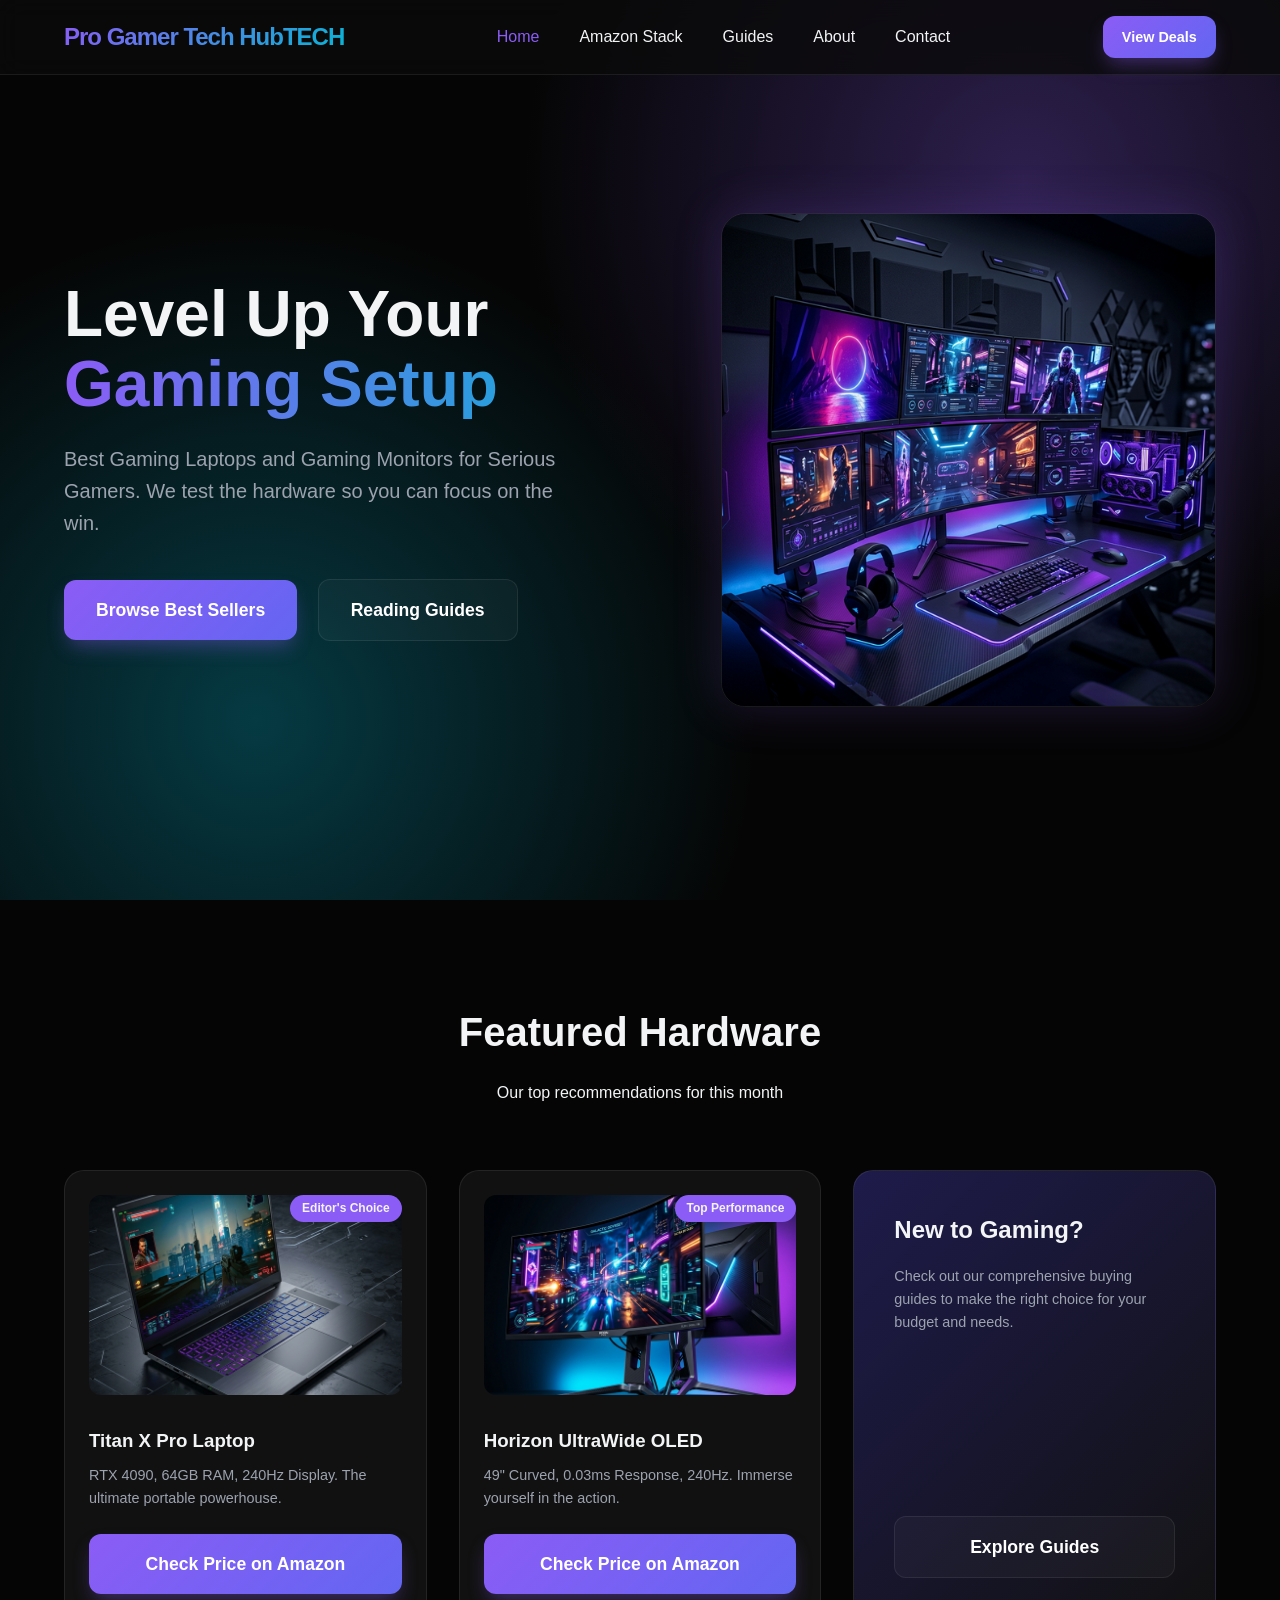
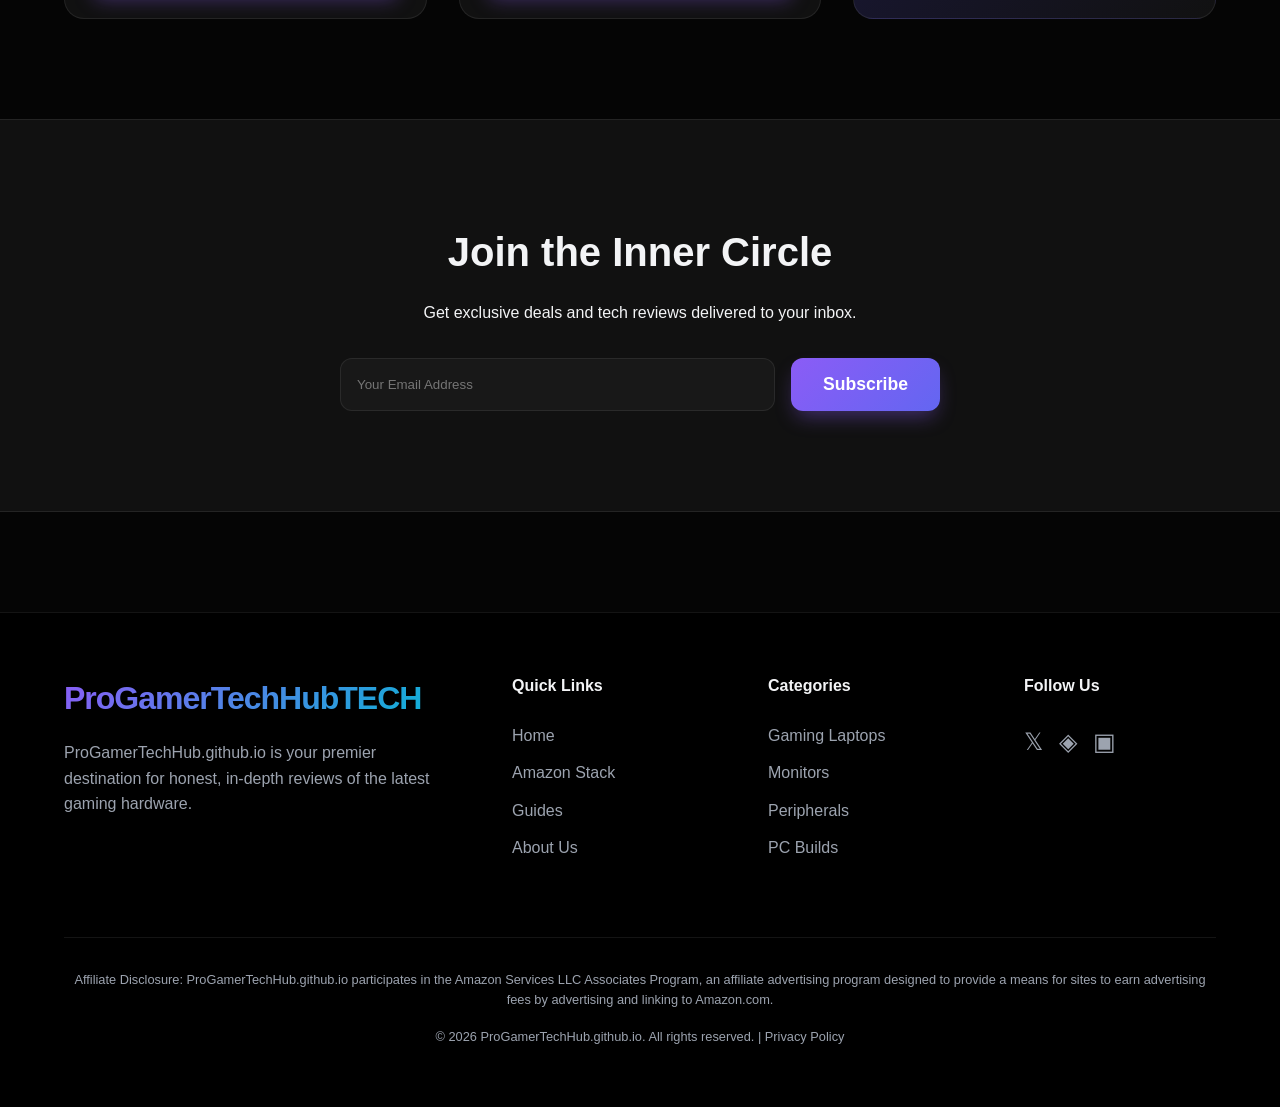
==== index.html @ a97f8ace "Add files via upload" ====
<!DOCTYPE html>
<html lang="en">
<head>
    <meta charset="UTF-8">
    <meta name="viewport" content="width=device-width, initial-scale=1.0">
    <title>Pro Gamer Tech Hub | Best Gaming Laptops & Monitors 2024</title>
    <meta name="description" content="Discover the best gaming technology at progamertechhub.github.io. Expert reviews on high-performance gaming laptops and monitors.">
    <link rel="stylesheet" href="style.css">
</head>
<body>

    <!-- Navigation -->
    <nav>
        <div class="container nav-content">
            <a href="index.html" class="logo">Pro Gamer Tech Hub<span>TECH</span></a>
            <div class="nav-links">
                <a href="index.html" class="active">Home</a>
                <a href="amazon-stack.html">Amazon Stack</a>
                <a href="guides.html">Guides</a>
                <a href="about.html">About</a>
                <a href="contact.html">Contact</a>
            </div>
            <a href="amazon-stack.html" class="cta-button" style="padding: 0.6rem 1.2rem; font-size: 0.9rem;">View Deals</a>
        </div>
    </nav>

    <!-- Hero Section -->
    <section class="hero">
        <div class="container hero-grid">
            <div class="hero-text">
                <h1 class="hero-title">
                    Level Up Your <span>Gaming Setup</span>
                </h1>
                <p class="hero-desc">
                    Best Gaming Laptops and Gaming Monitors for Serious Gamers. We test the hardware so you can focus on the win.
                </p>
                <div class="hero-btns">
                    <a href="amazon-stack.html" class="cta-button">Browse Best Sellers</a>
                    <a href="guides.html" class="cta-button secondary" style="margin-left: 1rem;">Reading Guides</a>
                </div>
            </div>
            <div class="hero-image">
                <img src="hero.png" alt="High-end Gaming Setup">
            </div>
        </div>
    </section>

    <!-- Featured Products -->
    <section class="featured">
        <div class="container">
            <div class="section-title">
                <h2>Featured Hardware</h2>
                <p>Our top recommendations for this month</p>
            </div>
            <div class="grid-3">
                <!-- Laptop Card -->
                <div class="product-card">
                    <span class="product-tag">Editor's Choice</span>
                    <img src="laptop.png" alt="High-end Gaming Laptop" class="product-img">
                    <div class="product-info">
                        <h3>Titan X Pro Laptop</h3>
                        <p>RTX 4090, 64GB RAM, 240Hz Display. The ultimate portable powerhouse.</p>
                        <a href="amazon-stack.html#laptop" class="cta-button" style="width: 100%; justify-content: center;">Check Price on Amazon</a>
                    </div>
                </div>
                
                <!-- Monitor Card -->
                <div class="product-card">
                    <span class="product-tag">Top Performance</span>
                    <img src="monitor.png" alt="Curved Gaming Monitor" class="product-img">
                    <div class="product-info">
                        <h3>Horizon UltraWide OLED</h3>
                        <p>49" Curved, 0.03ms Response, 240Hz. Immerse yourself in the action.</p>
                        <a href="amazon-stack.html#monitor" class="cta-button" style="width: 100%; justify-content: center;">Check Price on Amazon</a>
                    </div>
                </div>

                <!-- Guide Teaser -->
                <div class="product-card" style="background: linear-gradient(135deg, #1e1b4b, #111);">
                    <div class="product-info" style="height: 100%; display: flex; flex-direction: column; justify-content: center; padding: 1rem;">
                        <h3 style="font-size: 1.5rem; margin-bottom: 1rem;">New to Gaming?</h3>
                        <p>Check out our comprehensive buying guides to make the right choice for your budget and needs.</p>
                        <a href="guides.html" class="cta-button secondary" style="width: 100%; justify-content: center; margin-top: auto;">Explore Guides</a>
                    </div>
                </div>
            </div>
        </div>
    </section>

    <!-- Newsletter -->
    <section class="newsletter" style="background: var(--bg-card); border-top: 1px solid var(--border); border-bottom: 1px solid var(--border);">
        <div class="container" style="text-align: center;">
            <div class="section-title" style="margin-bottom: 2rem;">
                <h2>Join the Inner Circle</h2>
                <p>Get exclusive deals and tech reviews delivered to your inbox.</p>
            </div>
            <form id="subscribe-form" class="newsletter-form" style="max-width: 600px; margin: 0 auto;">
                <input type="email" placeholder="Your Email Address" required>
                <button type="submit" class="cta-button">Subscribe</button>
            </form>
            <p id="sub-msg" style="margin-top: 1rem; font-size: 0.9rem; color: var(--secondary); display: none;">Thanks for subscribing! Check your inbox soon.</p>
        </div>
    </section>

    <!-- Footer -->
    <footer>
        <div class="container">
            <div class="footer-grid">
                <div class="footer-about">
                    <div class="logo footer-logo">ProGamerTechHub<span>TECH</span></div>
                    <p style="color: var(--text-muted);">ProGamerTechHub.github.io is your premier destination for honest, in-depth reviews of the latest gaming hardware.</p>
                </div>
                <div class="footer-links">
                    <h4>Quick Links</h4>
                    <ul>
                        <li><a href="index.html">Home</a></li>
                        <li><a href="amazon-stack.html">Amazon Stack</a></li>
                        <li><a href="guides.html">Guides</a></li>
                        <li><a href="about.html">About Us</a></li>
                    </ul>
                </div>
                <div class="footer-links">
                    <h4>Categories</h4>
                    <ul>
                        <li><a href="#">Gaming Laptops</a></li>
                        <li><a href="#">Monitors</a></li>
                        <li><a href="#">Peripherals</a></li>
                        <li><a href="#">PC Builds</a></li>
                    </ul>
                </div>
                <div class="footer-links">
                    <h4>Follow Us</h4>
                    <div style="display: flex; gap: 1rem; font-size: 1.5rem;">
                        <a href="#">𝕏</a>
                        <a href="#">◈</a>
                        <a href="#">▣</a>
                    </div>
                </div>
            </div>
            <div class="affiliate-disclosure">
                <p>Affiliate Disclosure: ProGamerTechHub.github.io participates in the Amazon Services LLC Associates Program, an affiliate advertising program designed to provide a means for sites to earn advertising fees by advertising and linking to Amazon.com.</p>
                <p style="margin-top: 1rem;">&copy; 2026 ProGamerTechHub.github.io. All rights reserved. | <a href="#">Privacy Policy</a></p>
            </div>
        </div>
    </footer>

    <script src="js/main.js"></script>
</body>
</html>
---- style.css ----
:root {
    --bg: #050505;
    --bg-card: #111111;
    --bg-nav: rgba(10, 10, 10, 0.8);
    --primary: #8b5cf6;
    --primary-glow: rgba(139, 92, 246, 0.3);
    --secondary: #06b6d4;
    --secondary-glow: rgba(6, 182, 212, 0.3);
    --text: #f3f4f6;
    --text-muted: #9ca3af;
    --accent: #f472b6;
    --glass: rgba(255, 255, 255, 0.03);
    --border: rgba(255, 255, 255, 0.08);
    --transition: all 0.3s cubic-bezier(0.4, 0, 0.2, 1);
}

@import url('https://fonts.googleapis.com/css2?family=Inter:wght@300;400;600;700;800&family=Outfit:wght@400;600;800&display=swap');

* {
    margin: 0;
    padding: 0;
    box-sizing: border-box;
    scroll-behavior: smooth;
}

body {
    background-color: var(--bg);
    color: var(--text);
    font-family: 'Inter', sans-serif;
    line-height: 1.6;
    overflow-x: hidden;
}

h1, h2, h3, .logo {
    font-family: 'Outfit', sans-serif;
    font-weight: 800;
}

a {
    text-decoration: none;
    color: inherit;
    transition: var(--transition);
}

button, .cta-button {
    cursor: pointer;
    border: none;
    outline: none;
    font-family: 'Inter', sans-serif;
    font-weight: 600;
    transition: var(--transition);
}

/* Layout */
.container {
    max-width: 1200px;
    margin: 0 auto;
    padding: 0 1.5rem;
}

section {
    padding: 100px 0;
}

/* Navbar */
nav {
    position: fixed;
    top: 0;
    width: 100%;
    z-index: 1000;
    background: var(--bg-nav);
    backdrop-filter: blur(12px);
    border-bottom: 1px solid var(--border);
    padding: 1rem 0;
}

.nav-content {
    display: flex;
    justify-content: space-between;
    align-items: center;
}

.logo {
    font-size: 1.5rem;
    background: linear-gradient(135deg, var(--primary), var(--secondary));
    -webkit-background-clip: text;
    -webkit-text-fill-color: transparent;
    letter-spacing: -1px;
}

.nav-links {
    display: flex;
    gap: 2.5rem;
}

.nav-links a:hover {
    color: var(--secondary);
}

.nav-links a.active {
    color: var(--primary);
}

/* Hero Section */
.hero {
    min-height: 100vh;
    display: flex;
    align-items: center;
    position: relative;
    padding-top: 120px;
    background: radial-gradient(circle at 80% 20%, var(--primary-glow) 0%, transparent 40%),
                radial-gradient(circle at 20% 80%, var(--secondary-glow) 0%, transparent 40%);
}

.hero-grid {
    display: grid;
    grid-template-columns: 1.2fr 1fr;
    gap: 4rem;
    align-items: center;
}

.hero-title {
    font-size: 4rem;
    line-height: 1.1;
    margin-bottom: 1.5rem;
}

.hero-title span {
    display: block;
    background: linear-gradient(90deg, var(--primary), var(--secondary));
    -webkit-background-clip: text;
    -webkit-text-fill-color: transparent;
}

.hero-desc {
    font-size: 1.25rem;
    color: var(--text-muted);
    margin-bottom: 2.5rem;
    max-width: 500px;
}

.hero-image {
    position: relative;
    border-radius: 24px;
    overflow: hidden;
    box-shadow: 0 0 50px rgba(139, 92, 246, 0.2);
    border: 1px solid var(--border);
}

.hero-image img {
    width: 100%;
    display: block;
    transform: scale(1.05);
    transition: transform 0.5s ease;
}

.hero-image:hover img {
    transform: scale(1);
}

/* UI Elements */
.cta-button {
    display: inline-flex;
    align-items: center;
    gap: 0.5rem;
    padding: 1rem 2rem;
    border-radius: 12px;
    background: linear-gradient(135deg, var(--primary), #6366f1);
    color: white;
    font-size: 1.1rem;
    box-shadow: 0 10px 20px -5px rgba(139, 92, 246, 0.4);
}

.cta-button:hover {
    transform: translateY(-3px);
    box-shadow: 0 15px 30px -5px rgba(139, 92, 246, 0.6);
}

.cta-button.secondary {
    background: var(--glass);
    border: 1px solid var(--border);
    box-shadow: none;
}

.cta-button.secondary:hover {
    background: var(--border);
}

/* Feature Cards */
.section-title {
    text-align: center;
    margin-bottom: 4rem;
}

.section-title h2 {
    font-size: 2.5rem;
    margin-bottom: 1rem;
}

.grid-3 {
    display: grid;
    grid-template-columns: repeat(auto-fit, minmax(300px, 1fr));
    gap: 2rem;
}

.product-card {
    background: var(--bg-card);
    border: 1px solid var(--border);
    border-radius: 20px;
    padding: 1.5rem;
    transition: var(--transition);
    position: relative;
    overflow: hidden;
}

.product-card:hover {
    border-color: var(--primary);
    transform: translateY(-10px);
}

.product-img {
    width: 100%;
    height: 200px;
    border-radius: 12px;
    object-fit: cover;
    margin-bottom: 1.5rem;
}

.product-tag {
    position: absolute;
    top: 1.5rem;
    right: 1.5rem;
    padding: 0.25rem 0.75rem;
    background: var(--primary);
    border-radius: 99px;
    font-size: 0.75rem;
    font-weight: 600;
}

.product-info h3 {
    margin-bottom: 0.5rem;
}

.product-info p {
    color: var(--text-muted);
    font-size: 0.9rem;
    margin-bottom: 1.5rem;
}

/* Amazon Stack Page */
.amazon-stack {
    padding-top: 150px;
}

.product-full {
    display: grid;
    grid-template-columns: 1fr 1fr;
    gap: 4rem;
    margin-bottom: 6rem;
    align-items: center;
}

.product-specs {
    margin: 2rem 0;
    list-style: none;
}

.product-specs li {
    padding: 0.5rem 0;
    border-bottom: 1px solid var(--border);
    display: flex;
    justify-content: space-between;
}

.pros-cons {
    display: grid;
    grid-template-columns: 1fr 1fr;
    gap: 2rem;
    margin-bottom: 2.5rem;
}

.pros h4 { color: #10b981; margin-bottom: 1rem; }
.cons h4 { color: #f43f5e; margin-bottom: 1rem; }

.pros ul, .cons ul {
    list-style: none;
    font-size: 0.9rem;
}

.pros li::before { content: "✓ "; color: #10b981; }
.cons li::before { content: "✕ "; color: #f43f5e; }

/* Contact Form */
.contact-container {
    max-width: 800px;
    margin: 0 auto;
    background: var(--bg-card);
    border: 1px solid var(--border);
    padding: 3rem;
    border-radius: 24px;
}

.form-group {
    margin-bottom: 1.5rem;
}

.form-group label {
    display: block;
    margin-bottom: 0.5rem;
    color: var(--text-muted);
}

input, textarea {
    width: 100%;
    padding: 1rem;
    background: var(--glass);
    border: 1px solid var(--border);
    border-radius: 12px;
    color: white;
    font-family: inherit;
    transition: var(--transition);
}

input:focus, textarea:focus {
    border-color: var(--primary);
    background: rgba(255, 255, 255, 0.05);
}

/* Footer */
footer {
    background: #000;
    padding: 60px 0;
    border-top: 1px solid var(--border);
    margin-top: 100px;
}

.footer-grid {
    display: grid;
    grid-template-columns: 2fr 1fr 1fr 1fr;
    gap: 4rem;
    margin-bottom: 4rem;
}

.footer-logo {
    font-size: 2rem;
    margin-bottom: 1rem;
}

.footer-links h4 {
    margin-bottom: 1.5rem;
    color: var(--text);
}

.footer-links ul {
    list-style: none;
}

.footer-links li {
    margin-bottom: 0.75rem;
}

.footer-links a {
    color: var(--text-muted);
}

.footer-links a:hover {
    color: var(--primary);
}

.newsletter-form {
    display: flex;
    gap: 1rem;
    margin-top: 1.5rem;
}

.newsletter-form input {
    flex: 1;
}

.affiliate-disclosure {
    font-size: 0.8rem;
    color: var(--text-muted);
    text-align: center;
    border-top: 1px solid var(--border);
    padding-top: 2rem;
}

/* Responsive */
@media (max-width: 968px) {
    .hero-grid, .hero-title {
        grid-template-columns: 1fr;
        text-align: center;
        font-size: 3rem;
    }
    .hero-desc {
        margin: 0 auto 2.5rem;
    }
    .product-full {
        grid-template-columns: 1fr;
    }
    .footer-grid {
        grid-template-columns: 1fr 1fr;
    }
}

@media (max-width: 640px) {
    .nav-links {
        display: none;
    }
    .footer-grid {
        grid-template-columns: 1fr;
    }
}
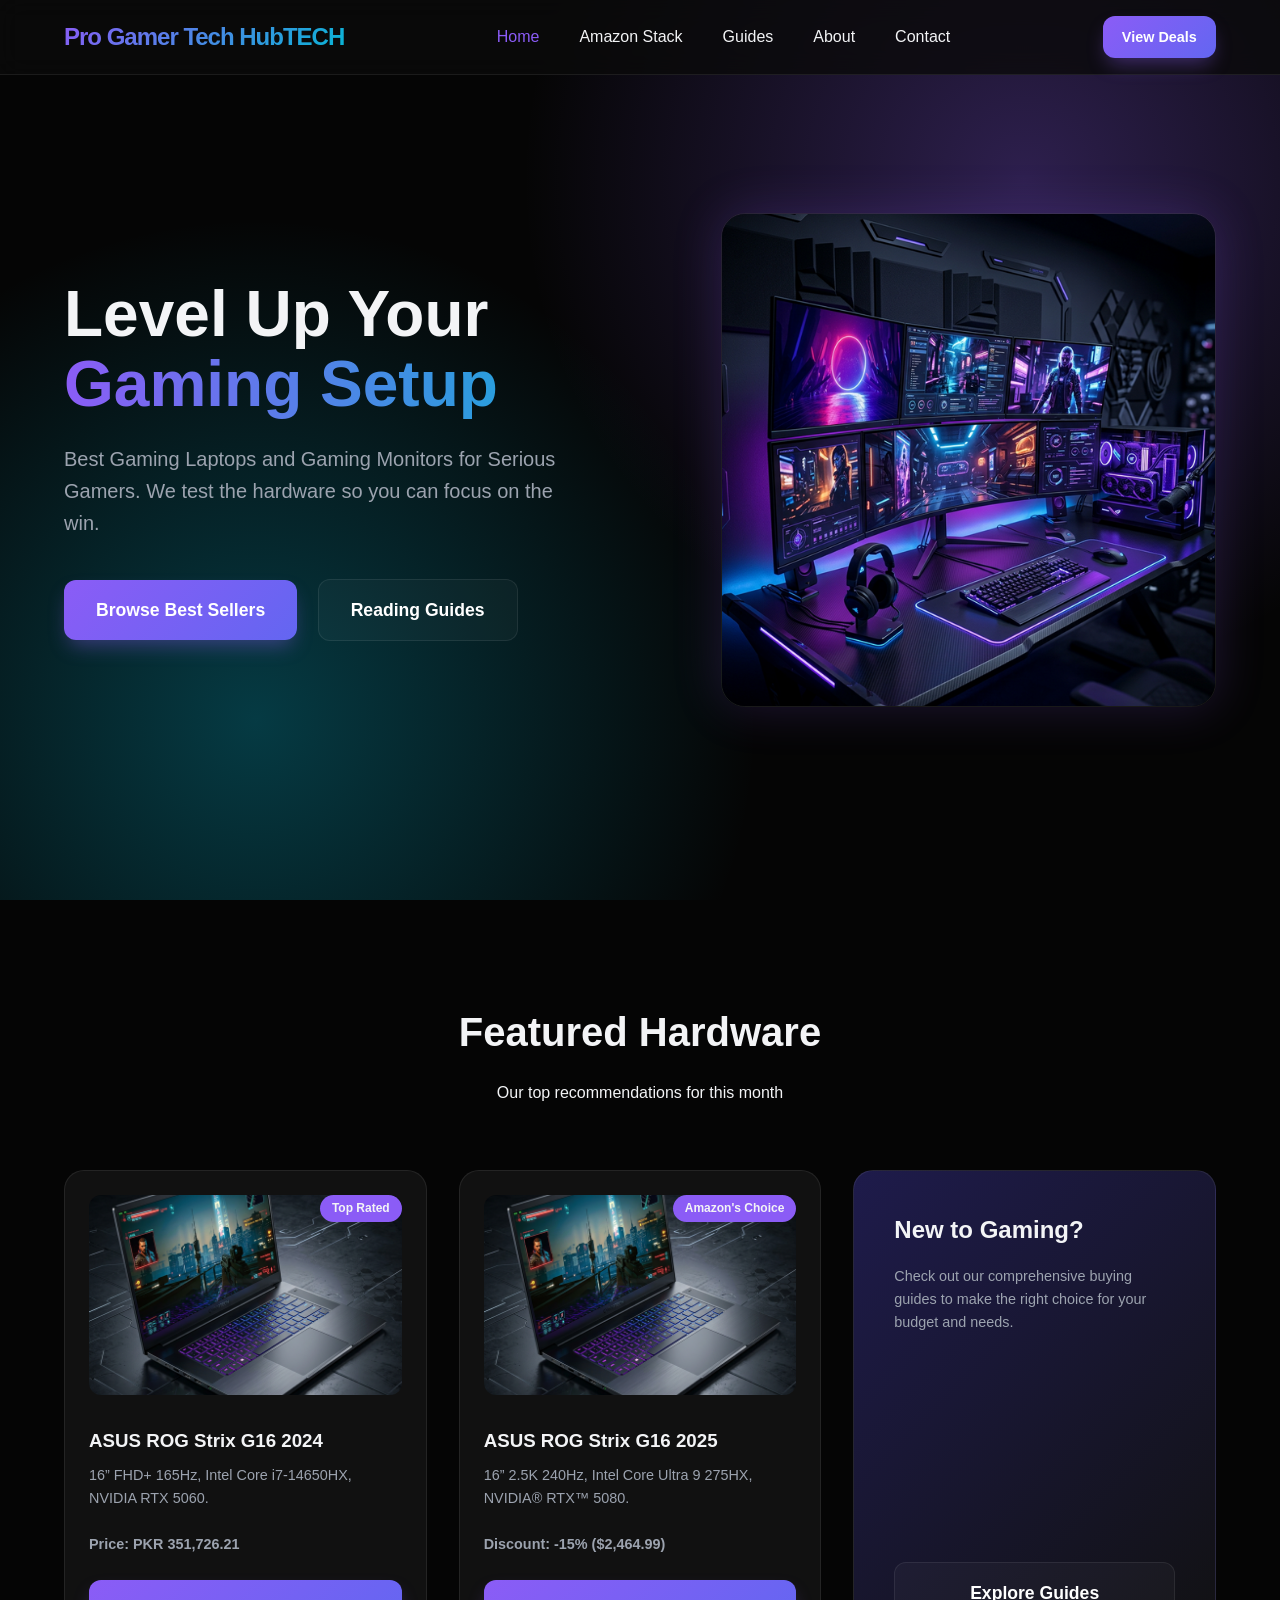
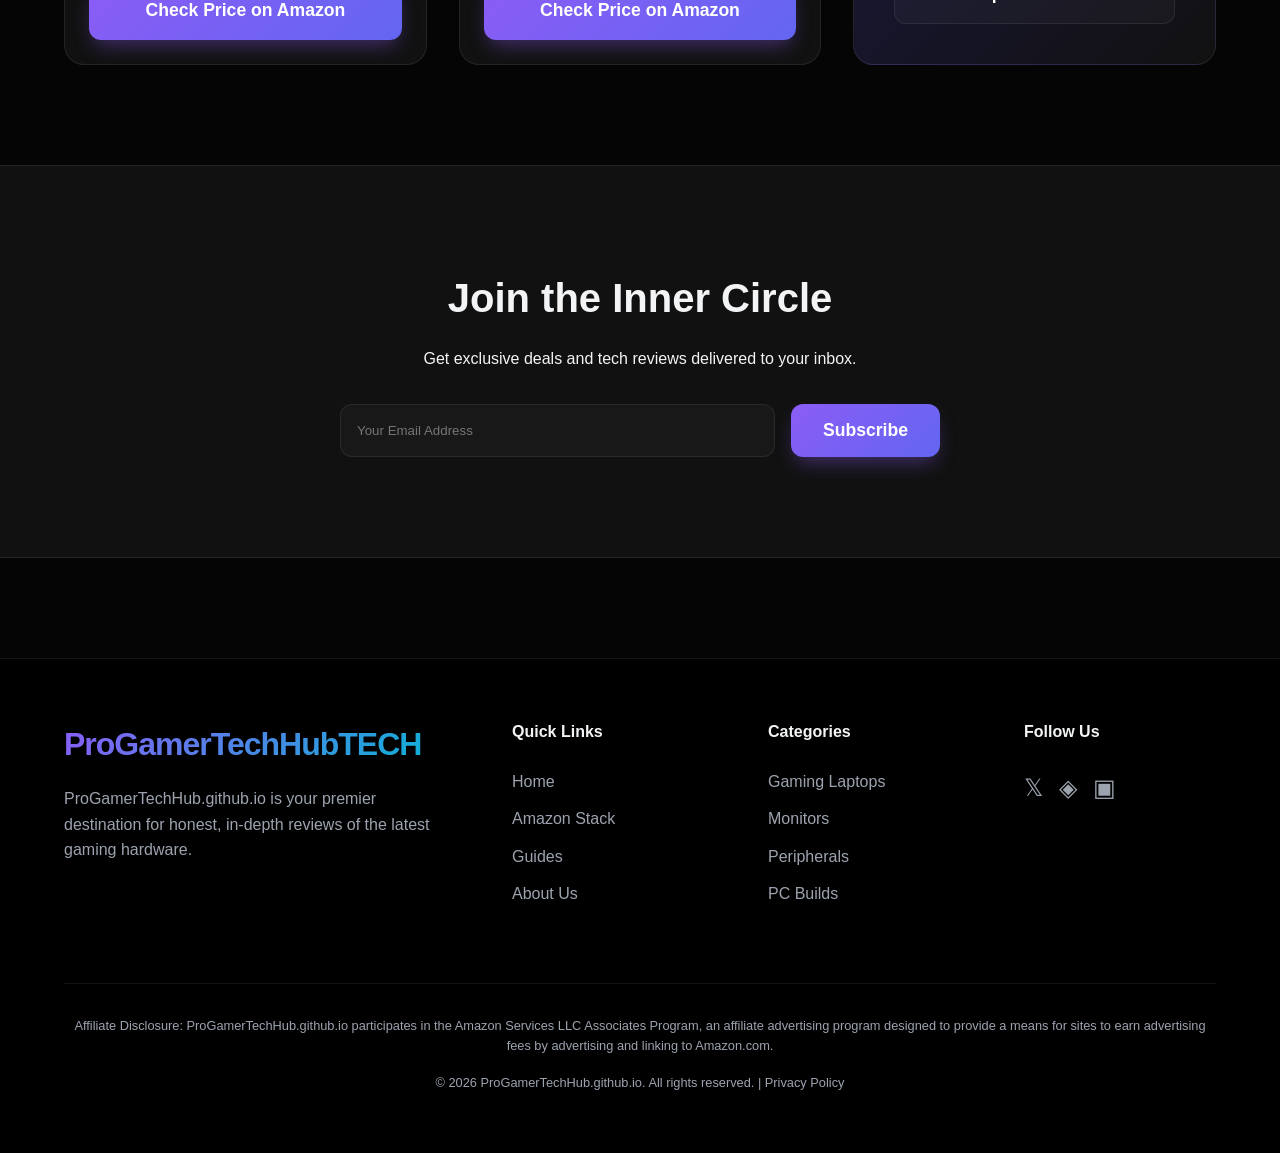
==== commit fd355302: "Update index.html" ====
--- a/index.html
+++ b/index.html
@@ -4,7 +4,7 @@
     <meta charset="UTF-8">
     <meta name="viewport" content="width=device-width, initial-scale=1.0">
     <title>Pro Gamer Tech Hub | Best Gaming Laptops & Monitors 2024</title>
-    <meta name="description" content="Discover the best gaming technology at progamertechhub.github.io. Expert reviews on high-performance gaming laptops and monitors.">
+    <meta name="google-site-verification" content="EI5frbHnOzoFg42Xm_Bv9i4tFiSmwBwisllYhb5XmuA"/>
     <link rel="stylesheet" href="style.css">
 </head>
 <body>
@@ -53,28 +53,28 @@
                 <p>Our top recommendations for this month</p>
             </div>
             <div class="grid-3">
-                <!-- Laptop Card -->
-                <div class="product-card">
-                    <span class="product-tag">Editor's Choice</span>
-                    <img src="laptop.png" alt="High-end Gaming Laptop" class="product-img">
-                    <div class="product-info">
-                        <h3>Titan X Pro Laptop</h3>
-                        <p>RTX 4090, 64GB RAM, 240Hz Display. The ultimate portable powerhouse.</p>
-                        <a href="amazon-stack.html#laptop" class="cta-button" style="width: 100%; justify-content: center;">Check Price on Amazon</a>
-                    </div>
-                </div>
-                
-                <!-- Monitor Card -->
-                <div class="product-card">
-                    <span class="product-tag">Top Performance</span>
-                    <img src="monitor.png" alt="Curved Gaming Monitor" class="product-img">
-                    <div class="product-info">
-                        <h3>Horizon UltraWide OLED</h3>
-                        <p>49" Curved, 0.03ms Response, 240Hz. Immerse yourself in the action.</p>
-                        <a href="amazon-stack.html#monitor" class="cta-button" style="width: 100%; justify-content: center;">Check Price on Amazon</a>
-                    </div>
-                </div>
 
+                <!-- Product 1 (ASUS ROG Strix G16 2024) -->
+<div class="product-card">
+    <span class="product-tag">Top Rated</span>
+    <img src="laptop.png" alt="ASUS ROG Strix G16 2024" class="product-img">
+    <div class="product-info">
+        <h3>ASUS ROG Strix G16 2024</h3>
+        <p>16” FHD+ 165Hz, Intel Core i7-14650HX, NVIDIA RTX 5060.<br><br><strong>Price: PKR 351,726.21</strong></p>
+        <a href="#" class="cta-button" style="width: 100%; justify-content: center;">Check Price on Amazon</a>
+    </div>
+</div>
+
+<!-- Product 2 (ASUS ROG Strix G16 2025) -->
+<div class="product-card">
+    <span class="product-tag">Amazon's Choice</span>
+    <img src="laptop.png" alt="ASUS ROG Strix G16 2025" class="product-img">
+    <div class="product-info">
+        <h3>ASUS ROG Strix G16 2025</h3>
+        <p>16” 2.5K 240Hz, Intel Core Ultra 9 275HX, NVIDIA® RTX™ 5080.<br><br><strong>Discount: -15% ($2,464.99)</strong></p>
+        <a href="[Insert Amazon Link Here]" class="cta-button" style="width: 100%; justify-content: center;">Check Price on Amazon</a>
+    </div>
+</div>
                 <!-- Guide Teaser -->
                 <div class="product-card" style="background: linear-gradient(135deg, #1e1b4b, #111);">
                     <div class="product-info" style="height: 100%; display: flex; flex-direction: column; justify-content: center; padding: 1rem;">
--- a/style.css
+++ b/style.css
@@ -289,6 +289,164 @@
 
 .pros li::before { content: "✓ "; color: #10b981; }
 .cons li::before { content: "✕ "; color: #f43f5e; }
+
+/* Amazon Aesthetics */
+.position-relative {
+    position: relative;
+}
+
+.amazon-badges {
+    position: absolute;
+    top: 1rem;
+    left: 1rem;
+    display: flex;
+    flex-direction: column;
+    gap: 0.5rem;
+    z-index: 10;
+}
+
+.amz-badge {
+    font-family: 'Inter', sans-serif;
+    font-size: 0.75rem;
+    font-weight: 600;
+    padding: 0.3rem 0.6rem;
+    border-radius: 4px;
+    display: inline-block;
+    width: max-content;
+}
+
+.amz-choice {
+    background-color: #232f3e;
+    color: #febd69;
+}
+
+.amz-choice::before {
+    content: "Amazon's ";
+    color: #ffffff;
+    font-weight: 400;
+}
+
+.amz-deal {
+    background-color: #cc0c39;
+    color: white;
+}
+
+.amz-title {
+    font-family: 'Inter', sans-serif;
+    font-size: 1.5rem !important;
+    font-weight: 600 !important;
+    line-height: 1.4 !important;
+    margin-bottom: 1rem !important;
+    color: var(--text);
+}
+
+.highlight-tags {
+    display: flex;
+    flex-wrap: wrap;
+    gap: 0.5rem;
+    margin-bottom: 1.5rem;
+}
+
+.highlight-tags .tag {
+    background: rgba(255, 255, 255, 0.05);
+    border: 1px solid var(--border);
+    padding: 0.4rem 0.8rem;
+    border-radius: 8px;
+    font-size: 0.85rem;
+    color: var(--primary);
+    font-weight: 600;
+}
+
+.amz-pricing {
+    margin-bottom: 0.5rem;
+    font-family: 'Inter', sans-serif;
+}
+
+.price-main {
+    display: flex;
+    align-items: flex-start;
+    gap: 0.75rem;
+    margin-bottom: 0.2rem;
+}
+
+.discount-flag {
+    color: #cc0c39;
+    font-size: 1.8rem;
+    font-weight: 300;
+}
+
+.price-current {
+    font-size: 2rem;
+    font-weight: 600;
+    display: flex;
+    align-items: flex-start;
+}
+
+.price-current .currency {
+    font-size: 1rem;
+    margin-top: 0.3rem;
+}
+
+.price-current .cents {
+    font-size: 1rem;
+    margin-top: 0.3rem;
+}
+
+.price-list {
+    color: var(--text-muted);
+    font-size: 0.9rem;
+}
+
+.price-list span {
+    text-decoration: line-through;
+}
+
+.amz-shipping {
+    color: var(--text-muted);
+    font-size: 0.9rem;
+    margin-bottom: 1.5rem;
+}
+
+.amz-actions {
+    display: flex;
+    flex-direction: column;
+    gap: 1rem;
+    margin-top: 2rem;
+}
+
+.amz-btn {
+    display: flex;
+    justify-content: center;
+    align-items: center;
+    padding: 0.8rem 1.5rem;
+    border-radius: 100px;
+    font-size: 1rem;
+    font-weight: 600;
+    font-family: 'Inter', sans-serif;
+    text-align: center;
+    border: none;
+    cursor: pointer;
+    transition: all 0.2s ease;
+    color: #0f1111;
+}
+
+.amz-cart {
+    background-color: #ffd814;
+    box-shadow: 0 2px 5px rgba(255, 216, 20, 0.3);
+}
+
+.amz-cart:hover {
+    background-color: #f7ca00;
+}
+
+.amz-buy {
+    background-color: #ffa41c;
+    box-shadow: 0 2px 5px rgba(255, 164, 28, 0.3);
+}
+
+.amz-buy:hover {
+    background-color: #fa8900;
+}
 
 /* Contact Form */
 .contact-container {
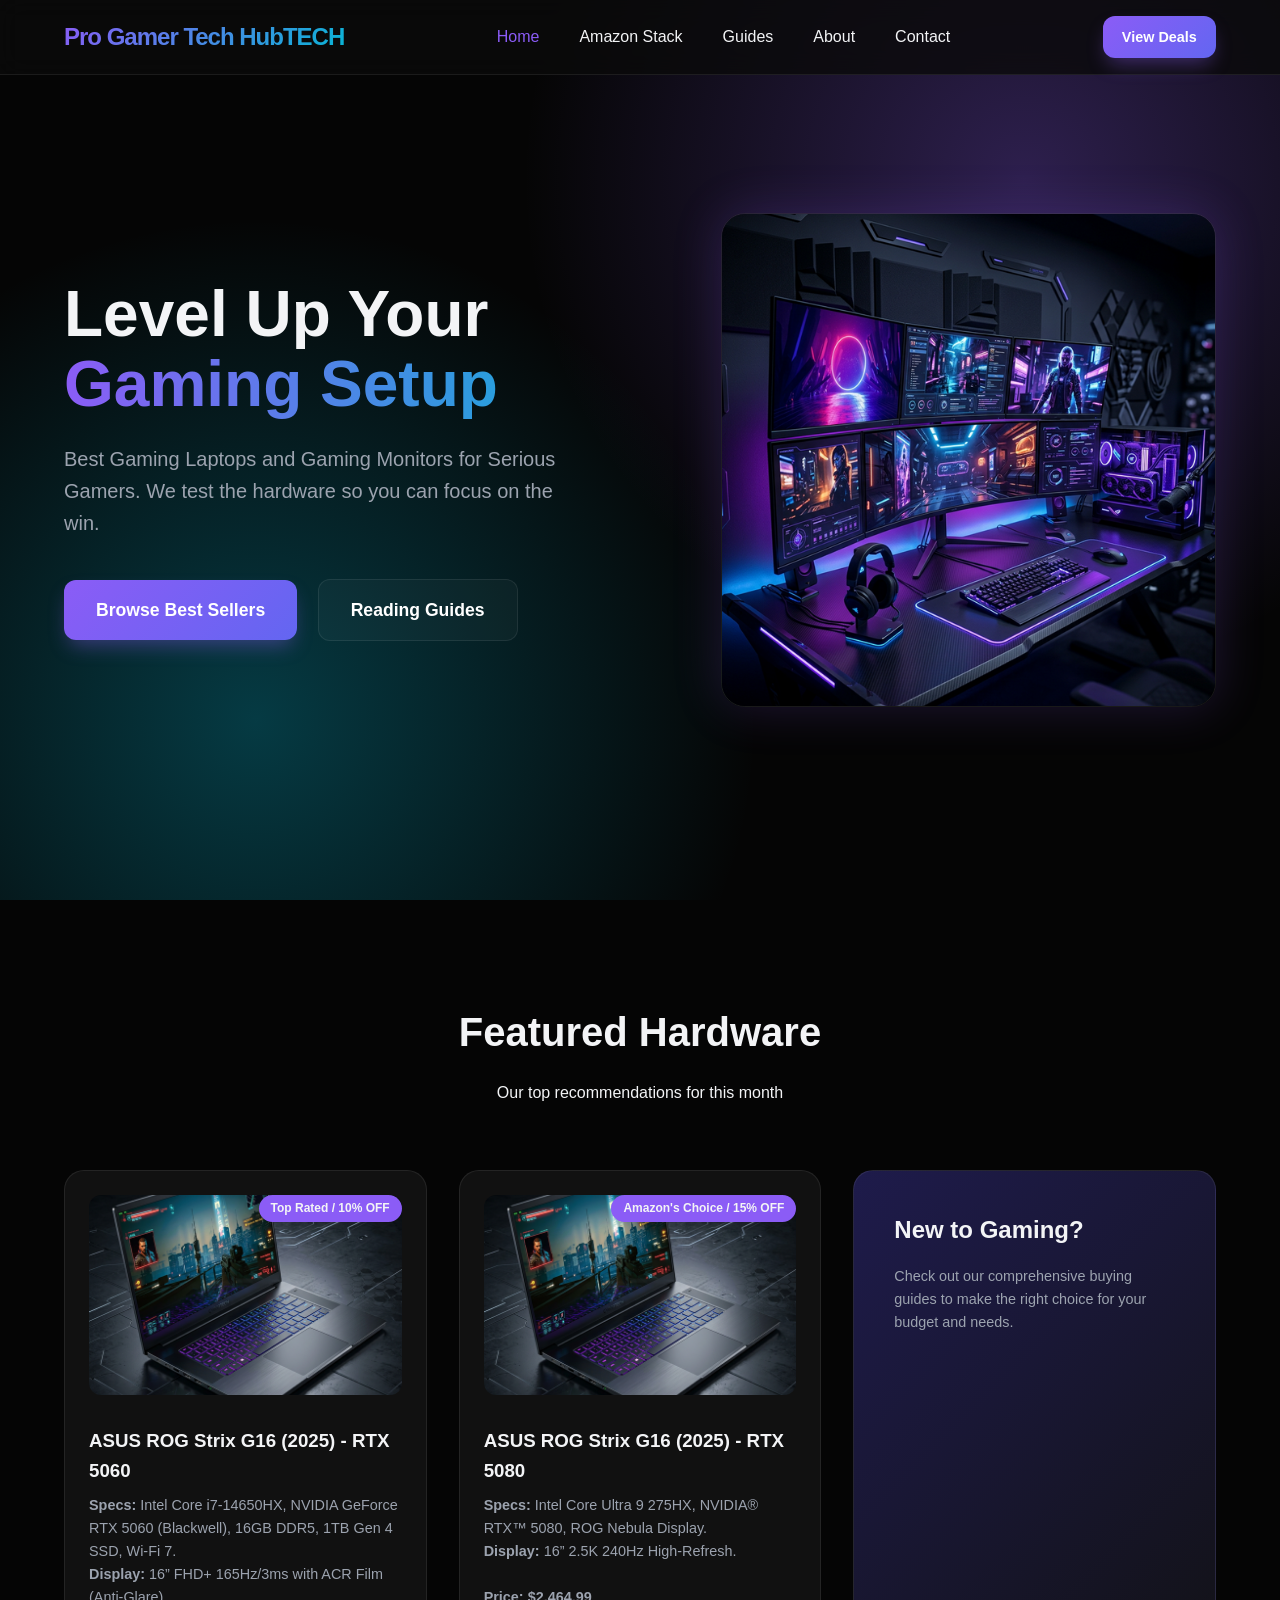
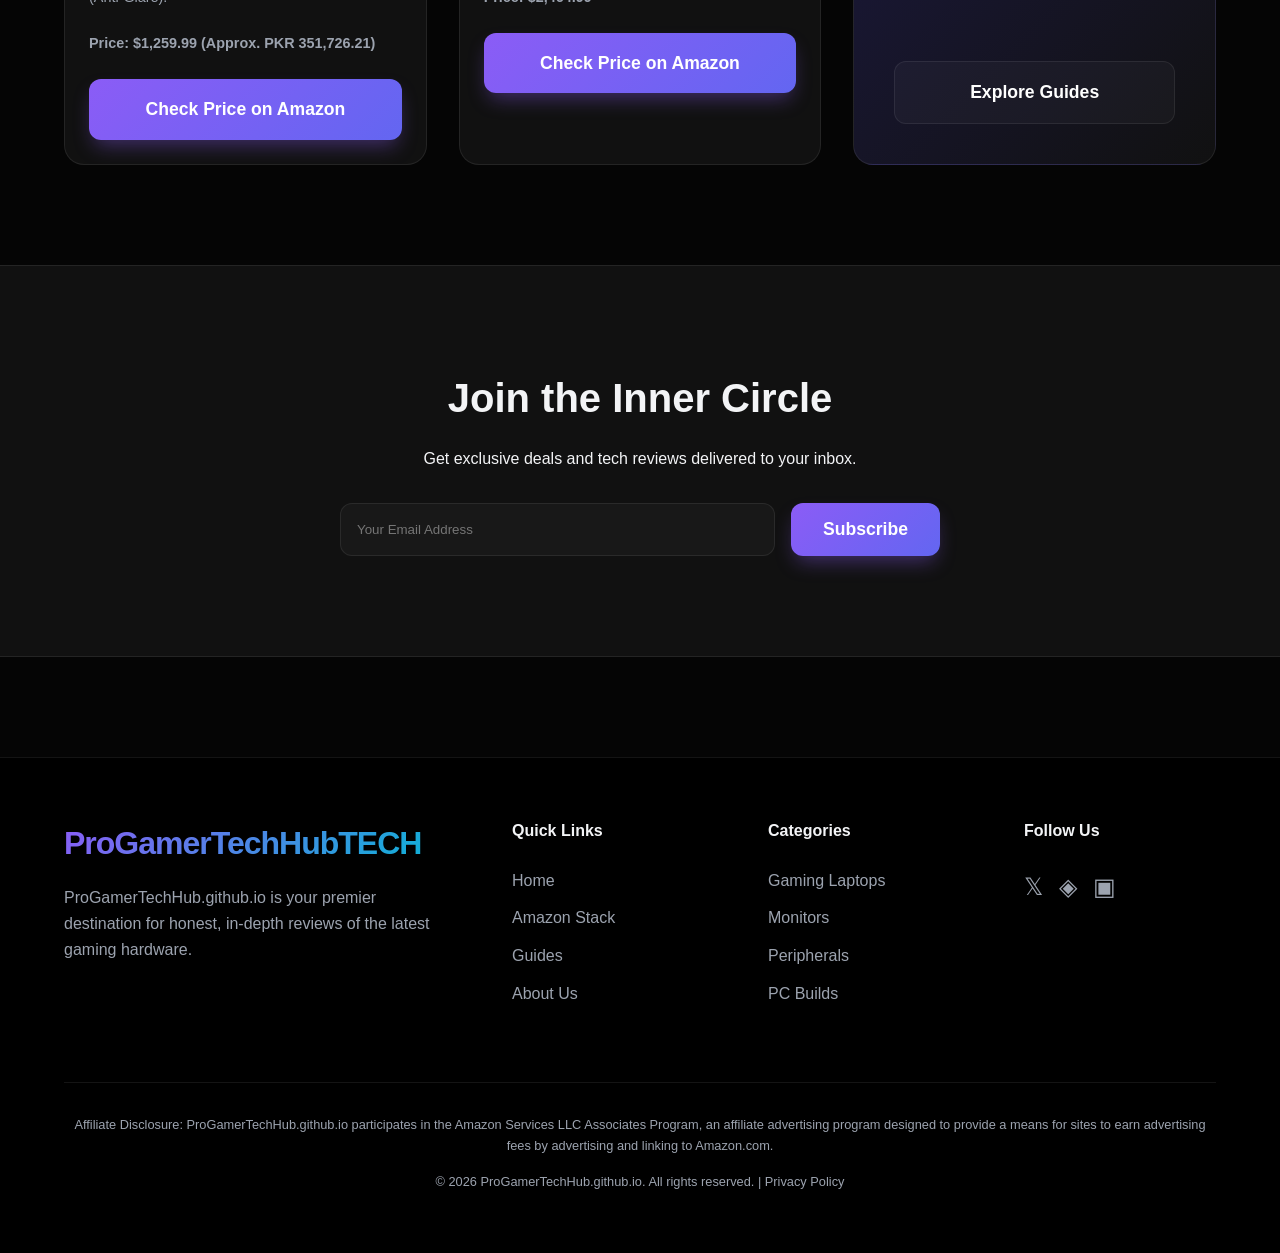
==== commit 085009e4: "Update index.html" ====
--- a/index.html
+++ b/index.html
@@ -54,27 +54,36 @@
             </div>
             <div class="grid-3">
 
-                <!-- Product 1 (ASUS ROG Strix G16 2024) -->
+               <!-- Product 1 (The Performance King - RTX 5060) -->
 <div class="product-card">
-    <span class="product-tag">Top Rated</span>
-    <img src="laptop.png" alt="ASUS ROG Strix G16 2024" class="product-img">
+    <span class="product-tag">Top Rated / 10% OFF</span>
+    <img src="laptop.png" alt="ASUS ROG Strix G16 (2025) - RTX 5060" class="product-img">
     <div class="product-info">
-        <h3>ASUS ROG Strix G16 2024</h3>
-        <p>16” FHD+ 165Hz, Intel Core i7-14650HX, NVIDIA RTX 5060.<br><br><strong>Price: PKR 351,726.21</strong></p>
-        <a href="#" class="cta-button" style="width: 100%; justify-content: center;">Check Price on Amazon</a>
+        <h3>ASUS ROG Strix G16 (2025) - RTX 5060</h3>
+        <p>
+            <strong>Specs:</strong> Intel Core i7-14650HX, NVIDIA GeForce RTX 5060 (Blackwell), 16GB DDR5, 1TB Gen 4 SSD, Wi-Fi 7.<br>
+            <strong>Display:</strong> 16” FHD+ 165Hz/3ms with ACR Film (Anti-Glare).<br><br>
+            <strong>Price: $1,259.99 (Approx. PKR 351,726.21)</strong>
+        </p>
+        <a href="https://amzn.to/4sus3ZB" class="cta-button" style="width: 100%; justify-content: center;">Check Price on Amazon</a>
     </div>
 </div>
 
-<!-- Product 2 (ASUS ROG Strix G16 2025) -->
+<!-- Product 2 (The Ultimate Beast - RTX 5080) -->
 <div class="product-card">
-    <span class="product-tag">Amazon's Choice</span>
-    <img src="laptop.png" alt="ASUS ROG Strix G16 2025" class="product-img">
+    <span class="product-tag">Amazon's Choice / 15% OFF</span>
+    <img src="laptop.png" alt="ASUS ROG Strix G16 (2025) - RTX 5080" class="product-img">
     <div class="product-info">
-        <h3>ASUS ROG Strix G16 2025</h3>
-        <p>16” 2.5K 240Hz, Intel Core Ultra 9 275HX, NVIDIA® RTX™ 5080.<br><br><strong>Discount: -15% ($2,464.99)</strong></p>
-        <a href="[Insert Amazon Link Here]" class="cta-button" style="width: 100%; justify-content: center;">Check Price on Amazon</a>
+        <h3>ASUS ROG Strix G16 (2025) - RTX 5080</h3>
+        <p>
+            <strong>Specs:</strong> Intel Core Ultra 9 275HX, NVIDIA® RTX™ 5080, ROG Nebula Display.<br>
+            <strong>Display:</strong> 16” 2.5K 240Hz High-Refresh.<br><br>
+            <strong>Price: $2,464.99</strong>
+        </p>
+        <a href="https://amzn.to/4t7ygu7" class="cta-button" style="width: 100%; justify-content: center;">Check Price on Amazon</a>
     </div>
 </div>
+                
                 <!-- Guide Teaser -->
                 <div class="product-card" style="background: linear-gradient(135deg, #1e1b4b, #111);">
                     <div class="product-info" style="height: 100%; display: flex; flex-direction: column; justify-content: center; padding: 1rem;">
